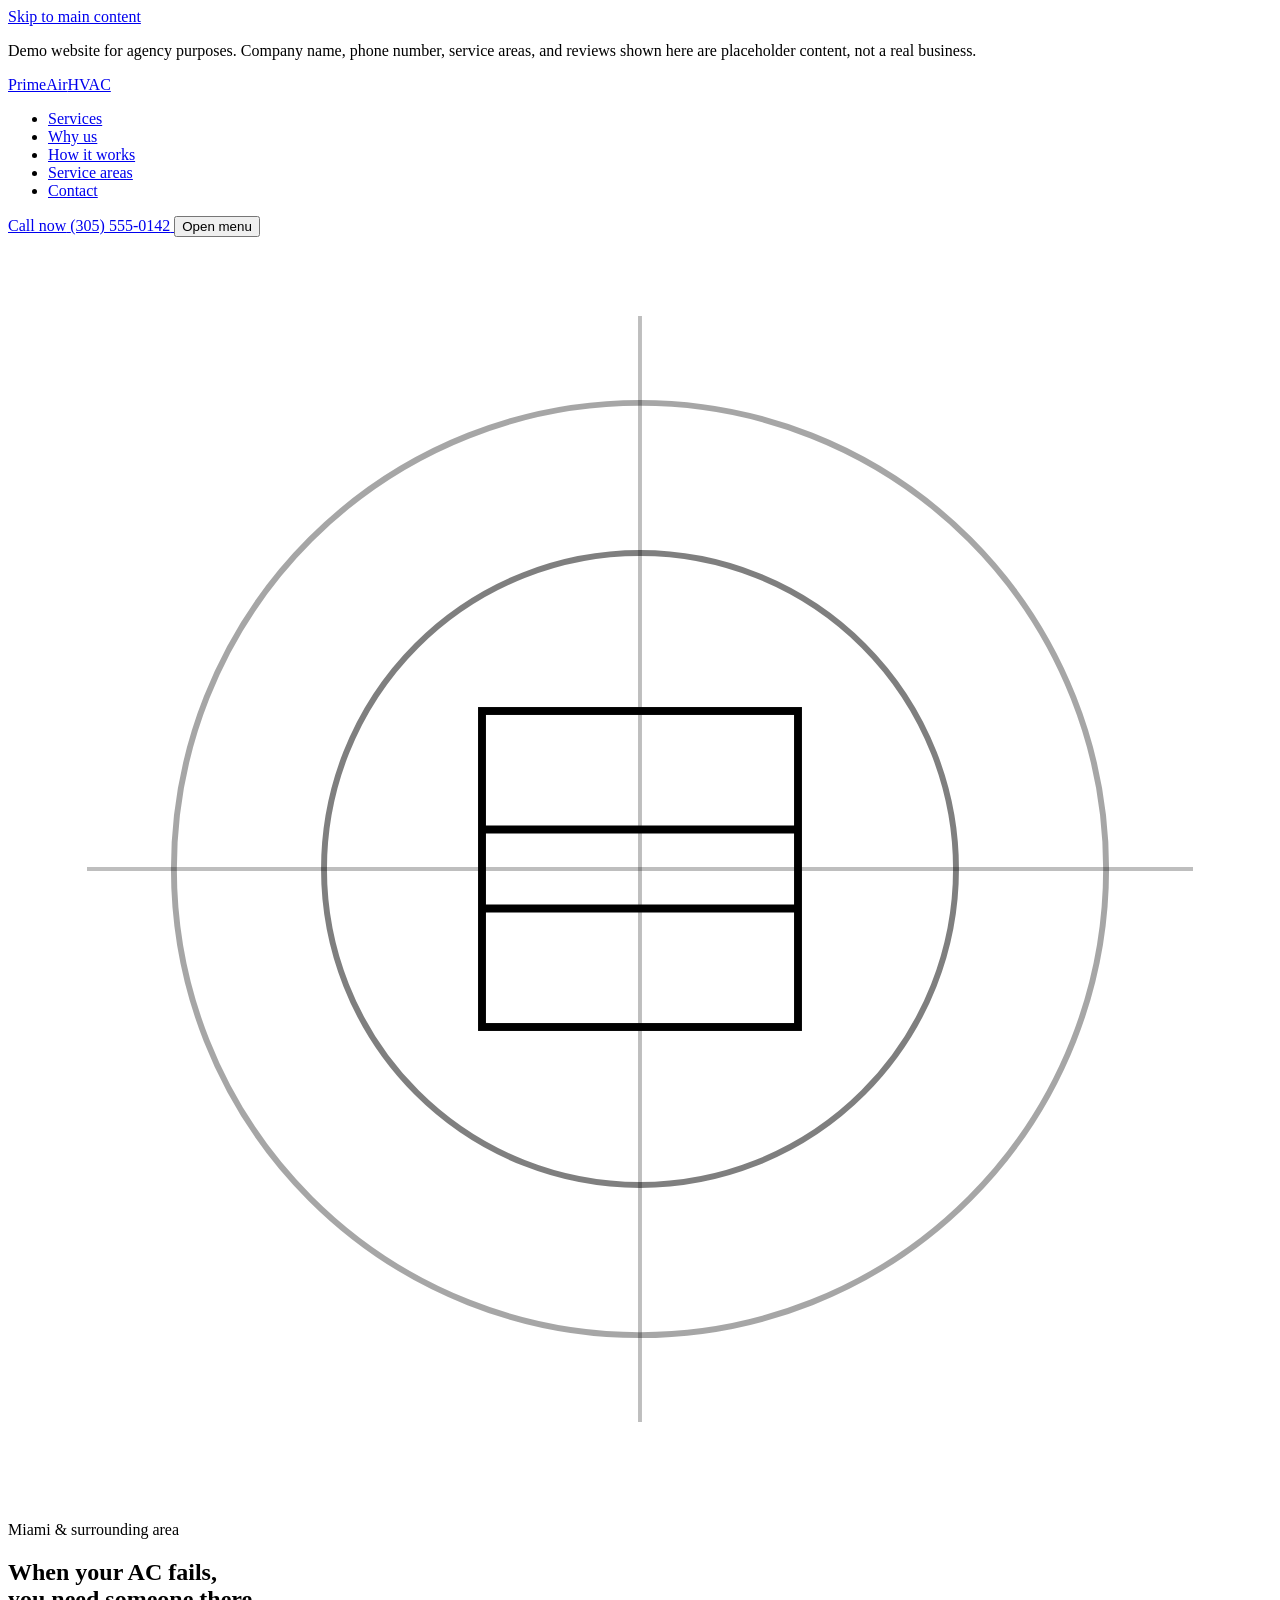
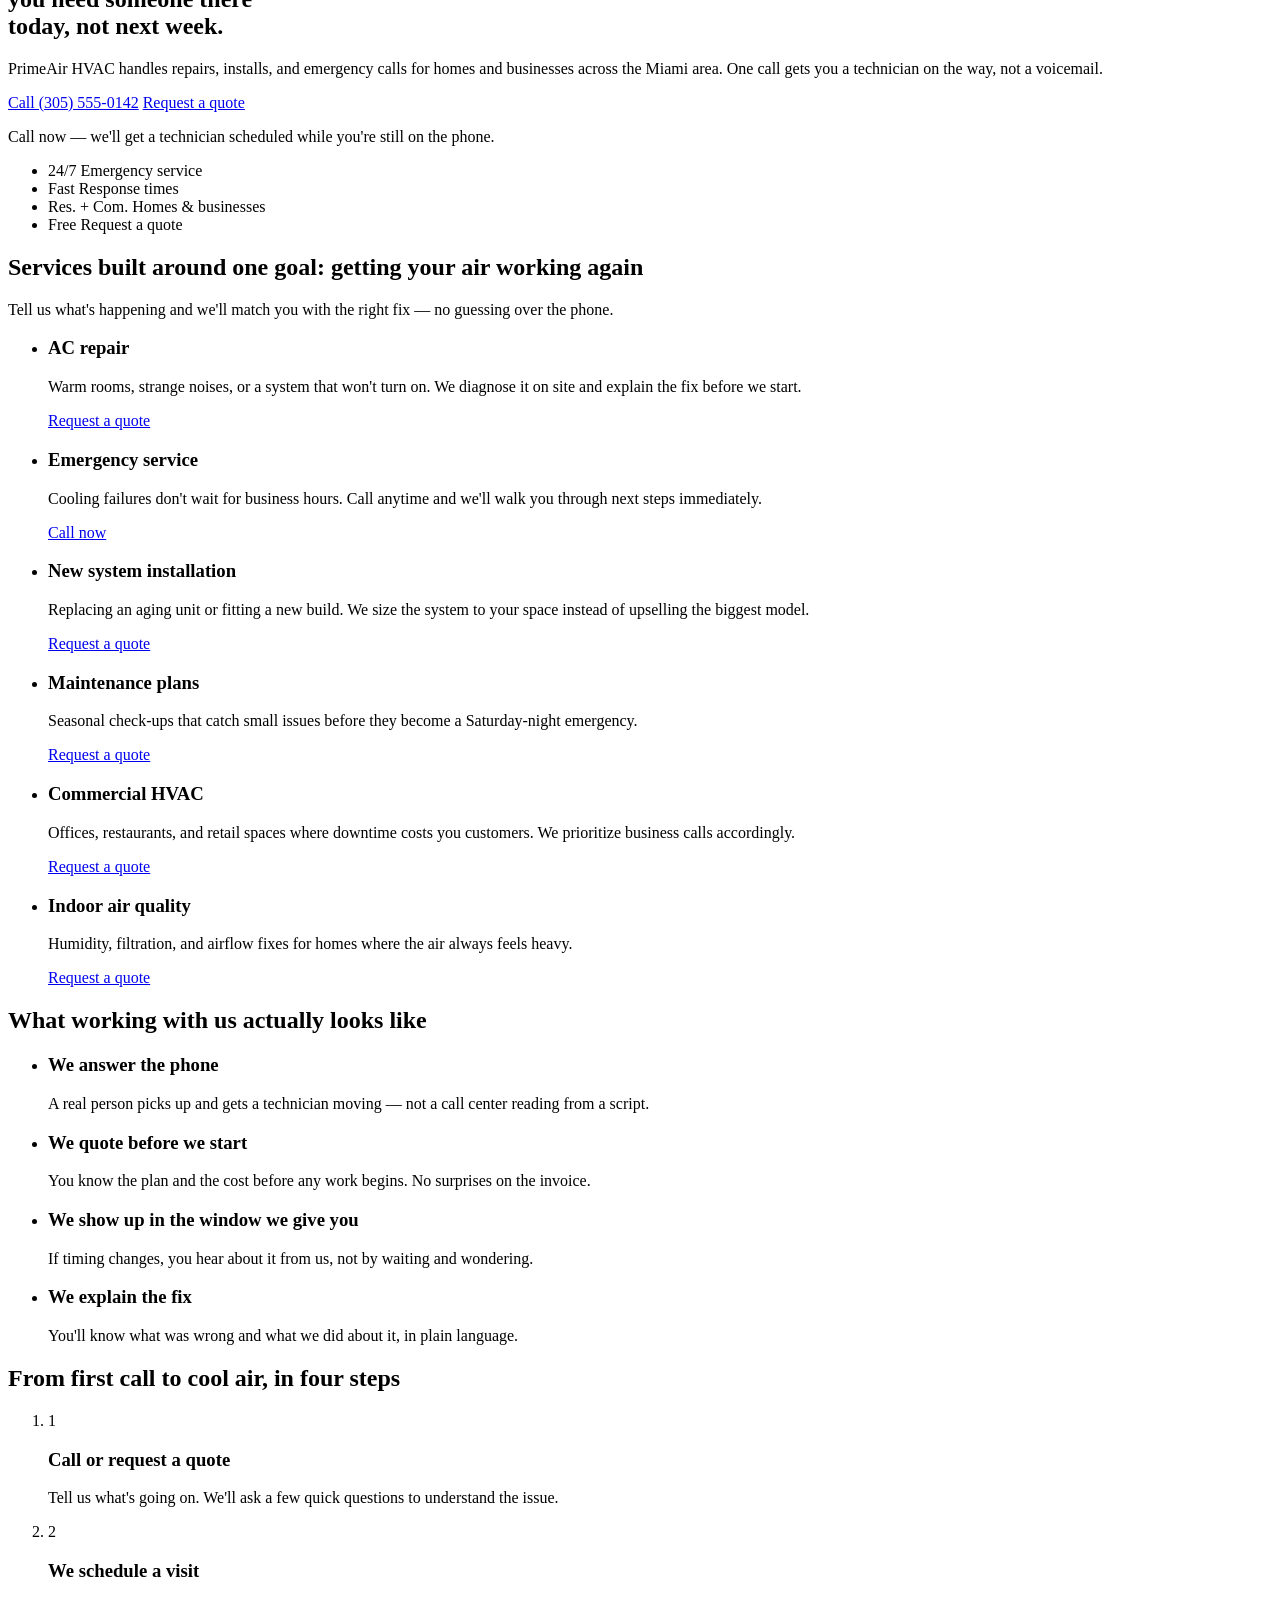
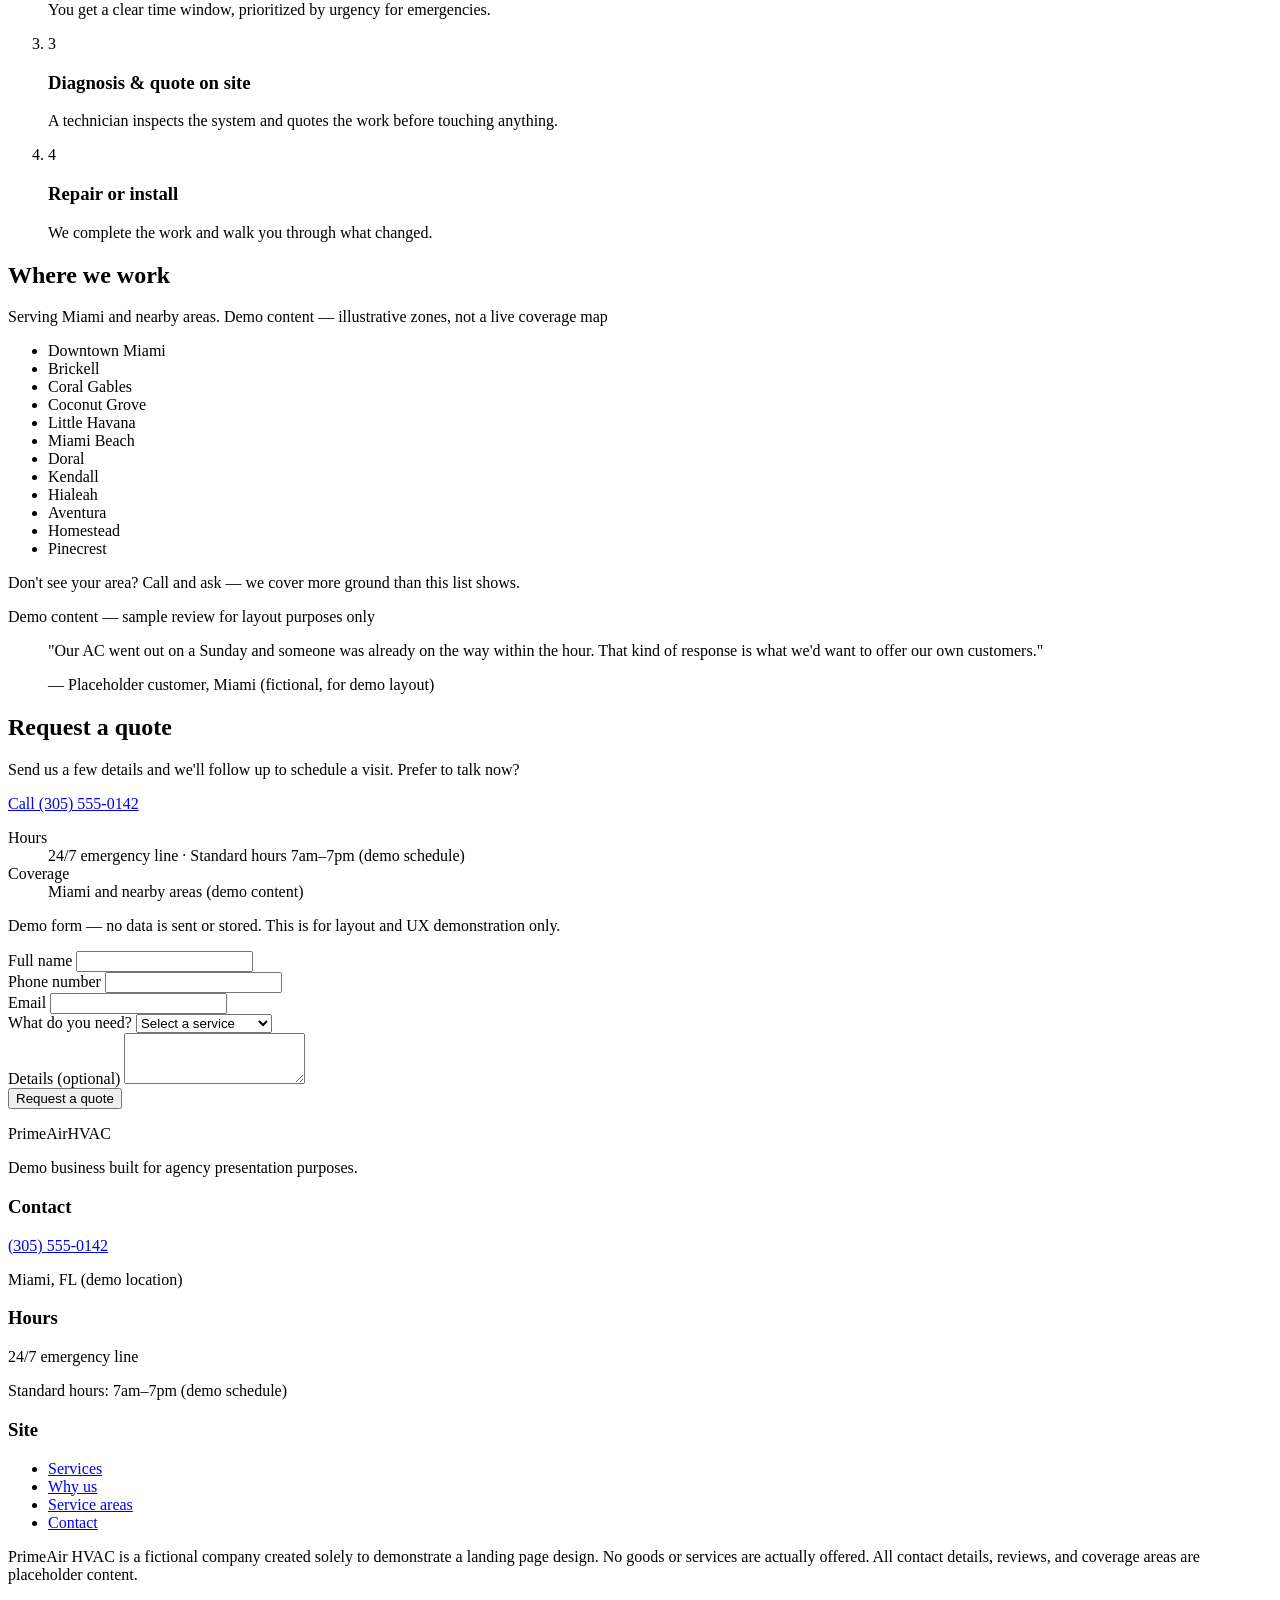
==== index-1.html @ bc653f80 "Add files via upload" ====
<!doctype html>
<html lang="en">
<head>
  <meta charset="UTF-8">
  <meta name="viewport" content="width=device-width, initial-scale=1">
  <title>PrimeAir HVAC — Miami Heating &amp; Cooling (Demo)</title>
  <meta name="description" content="Demo landing page for PrimeAir HVAC, a fictional Miami HVAC company. Built as a sales sample by a web agency.">
  <meta name="robots" content="noindex, nofollow">
  <link rel="stylesheet" href="css/styles.css">
</head>
<body>

  <a class="skip-link" href="#main">Skip to main content</a>

  <p class="demo-banner">
    Demo website for agency purposes. Company name, phone number, service areas, and reviews shown here are placeholder content, not a real business.
  </p>

  <header class="site-header" id="top">
    <div class="header-inner">
      <a href="#top" class="logo">
        PrimeAir<span class="logo-accent">HVAC</span>
      </a>

      <nav class="primary-nav" aria-label="Primary">
        <ul>
          <li><a href="#services">Services</a></li>
          <li><a href="#why-us">Why us</a></li>
          <li><a href="#process">How it works</a></li>
          <li><a href="#areas">Service areas</a></li>
          <li><a href="#contact">Contact</a></li>
        </ul>
      </nav>

      <div class="header-actions">
        <a class="call-link" href="tel:+13055550142">
          <span class="call-label">Call now</span>
          <span class="call-number">(305) 555-0142</span>
        </a>
        <button class="menu-toggle" type="button" aria-controls="mobile-nav" aria-expanded="false">
          <span class="menu-toggle-bar"></span>
          <span class="visually-hidden">Open menu</span>
        </button>
      </div>
    </div>

    <nav id="mobile-nav" class="mobile-nav" aria-label="Mobile" hidden>
      <ul>
        <li><a href="#services">Services</a></li>
        <li><a href="#why-us">Why us</a></li>
        <li><a href="#process">How it works</a></li>
        <li><a href="#areas">Service areas</a></li>
        <li><a href="#contact">Contact</a></li>
      </ul>
      <a class="mobile-call" href="tel:+13055550142">Call (305) 555-0142</a>
    </nav>
  </header>

  <main id="main">

    <!-- HERO -->
    <section class="hero">
      <div class="hero-diagram" aria-hidden="true">
        <svg viewBox="0 0 320 320" width="100%" height="100%" preserveAspectRatio="xMidYMid meet">
          <circle cx="160" cy="160" r="118" fill="none" stroke="currentColor" stroke-width="1.5" opacity="0.35"/>
          <circle cx="160" cy="160" r="80" fill="none" stroke="currentColor" stroke-width="1.5" opacity="0.5"/>
          <line x1="160" y1="20" x2="160" y2="300" stroke="currentColor" stroke-width="1" opacity="0.25"/>
          <line x1="20" y1="160" x2="300" y2="160" stroke="currentColor" stroke-width="1" opacity="0.25"/>
          <rect x="120" y="120" width="80" height="80" fill="none" stroke="currentColor" stroke-width="2"/>
          <line x1="120" y1="150" x2="200" y2="150" stroke="currentColor" stroke-width="2"/>
          <line x1="120" y1="170" x2="200" y2="170" stroke="currentColor" stroke-width="2"/>
        </svg>
      </div>

      <div class="hero-inner">
        <p class="hero-kicker">Miami &amp; surrounding area</p>
        <h1 class="hero-title">
          When your AC fails,<br>
          you need someone there<br>
          <span class="hero-title-accent">today, not next week.</span>
        </h1>
        <p class="hero-copy">
          PrimeAir HVAC handles repairs, installs, and emergency calls for homes and businesses
          across the Miami area. One call gets you a technician on the way, not a voicemail.
        </p>
        <div class="hero-actions">
          <a class="btn btn-primary" href="tel:+13055550142">Call (305) 555-0142</a>
          <a class="btn btn-secondary" href="#contact">Request a quote</a>
        </div>
        <p class="hero-note">Call now — we'll get a technician scheduled while you're still on the phone.</p>
      </div>
    </section>

    <!-- VALUE SIGNALS -->
    <section class="value-signals" aria-label="Why call PrimeAir HVAC">
      <ul>
        <li>
          <span class="value-figure">24/7</span>
          <span class="value-label">Emergency service</span>
        </li>
        <li>
          <span class="value-figure">Fast</span>
          <span class="value-label">Response times</span>
        </li>
        <li>
          <span class="value-figure">Res. + Com.</span>
          <span class="value-label">Homes &amp; businesses</span>
        </li>
        <li>
          <span class="value-figure">Free</span>
          <span class="value-label">Request a quote</span>
        </li>
      </ul>
    </section>

    <!-- SERVICES -->
    <section id="services" class="services">
      <div class="section-head">
        <h2>Services built around one goal: getting your air working again</h2>
        <p>Tell us what's happening and we'll match you with the right fix — no guessing over the phone.</p>
      </div>

      <ul class="service-list">
        <li class="service-row">
          <h3>AC repair</h3>
          <p>Warm rooms, strange noises, or a system that won't turn on. We diagnose it on site and explain the fix before we start.</p>
          <a class="service-link" href="#contact">Request a quote</a>
        </li>

        <li class="service-row">
          <h3>Emergency service</h3>
          <p>Cooling failures don't wait for business hours. Call anytime and we'll walk you through next steps immediately.</p>
          <a class="service-link" href="tel:+13055550142">Call now</a>
        </li>

        <li class="service-row">
          <h3>New system installation</h3>
          <p>Replacing an aging unit or fitting a new build. We size the system to your space instead of upselling the biggest model.</p>
          <a class="service-link" href="#contact">Request a quote</a>
        </li>

        <li class="service-row">
          <h3>Maintenance plans</h3>
          <p>Seasonal check-ups that catch small issues before they become a Saturday-night emergency.</p>
          <a class="service-link" href="#contact">Request a quote</a>
        </li>

        <li class="service-row">
          <h3>Commercial HVAC</h3>
          <p>Offices, restaurants, and retail spaces where downtime costs you customers. We prioritize business calls accordingly.</p>
          <a class="service-link" href="#contact">Request a quote</a>
        </li>

        <li class="service-row">
          <h3>Indoor air quality</h3>
          <p>Humidity, filtration, and airflow fixes for homes where the air always feels heavy.</p>
          <a class="service-link" href="#contact">Request a quote</a>
        </li>
      </ul>
    </section>

    <!-- WHY US -->
    <section id="why-us" class="why-us">
      <div class="why-us-inner">
        <h2>What working with us actually looks like</h2>
        <ul class="why-list">
          <li>
            <h3>We answer the phone</h3>
            <p>A real person picks up and gets a technician moving — not a call center reading from a script.</p>
          </li>
          <li>
            <h3>We quote before we start</h3>
            <p>You know the plan and the cost before any work begins. No surprises on the invoice.</p>
          </li>
          <li>
            <h3>We show up in the window we give you</h3>
            <p>If timing changes, you hear about it from us, not by waiting and wondering.</p>
          </li>
          <li>
            <h3>We explain the fix</h3>
            <p>You'll know what was wrong and what we did about it, in plain language.</p>
          </li>
        </ul>
      </div>
    </section>

    <!-- PROCESS -->
    <section id="process" class="process">
      <div class="section-head">
        <h2>From first call to cool air, in four steps</h2>
      </div>

      <ol class="process-steps">
        <li>
          <span class="step-number">1</span>
          <h3>Call or request a quote</h3>
          <p>Tell us what's going on. We'll ask a few quick questions to understand the issue.</p>
        </li>
        <li>
          <span class="step-number">2</span>
          <h3>We schedule a visit</h3>
          <p>You get a clear time window, prioritized by urgency for emergencies.</p>
        </li>
        <li>
          <span class="step-number">3</span>
          <h3>Diagnosis &amp; quote on site</h3>
          <p>A technician inspects the system and quotes the work before touching anything.</p>
        </li>
        <li>
          <span class="step-number">4</span>
          <h3>Repair or install</h3>
          <p>We complete the work and walk you through what changed.</p>
        </li>
      </ol>
    </section>

    <!-- SERVICE AREAS -->
    <section id="areas" class="service-areas">
      <div class="section-head">
        <h2>Where we work</h2>
        <p>
          Serving Miami and nearby areas.
          <span class="demo-tag">Demo content — illustrative zones, not a live coverage map</span>
        </p>
      </div>

      <ul class="areas-grid">
        <li>Downtown Miami</li>
        <li>Brickell</li>
        <li>Coral Gables</li>
        <li>Coconut Grove</li>
        <li>Little Havana</li>
        <li>Miami Beach</li>
        <li>Doral</li>
        <li>Kendall</li>
        <li>Hialeah</li>
        <li>Aventura</li>
        <li>Homestead</li>
        <li>Pinecrest</li>
      </ul>
      <p class="areas-note">Don't see your area? Call and ask — we cover more ground than this list shows.</p>
    </section>

    <!-- TESTIMONIAL (DEMO) -->
    <section class="testimonial">
      <div class="testimonial-inner">
        <span class="demo-tag demo-tag-light">Demo content — sample review for layout purposes only</span>
        <blockquote>
          <p>"Our AC went out on a Sunday and someone was already on the way within the hour. That kind of response is what we'd want to offer our own customers."</p>
          <footer>— Placeholder customer, Miami (fictional, for demo layout)</footer>
        </blockquote>
      </div>
    </section>

    <!-- CONTACT -->
    <section id="contact" class="contact">
      <div class="contact-inner">
        <div class="contact-info">
          <h2>Request a quote</h2>
          <p>Send us a few details and we'll follow up to schedule a visit. Prefer to talk now?</p>
          <a class="btn btn-primary" href="tel:+13055550142">Call (305) 555-0142</a>
          <dl class="contact-facts">
            <div>
              <dt>Hours</dt>
              <dd>24/7 emergency line · Standard hours 7am–7pm (demo schedule)</dd>
            </div>
            <div>
              <dt>Coverage</dt>
              <dd>Miami and nearby areas (demo content)</dd>
            </div>
          </dl>
        </div>

        <form class="quote-form" id="quote-form" novalidate>
          <p class="form-demo-note">Demo form — no data is sent or stored. This is for layout and UX demonstration only.</p>

          <div class="form-row">
            <label for="name">Full name</label>
            <input type="text" id="name" name="name" autocomplete="name" required>
          </div>

          <div class="form-row">
            <label for="phone">Phone number</label>
            <input type="tel" id="phone" name="phone" autocomplete="tel" required>
          </div>

          <div class="form-row">
            <label for="email">Email</label>
            <input type="email" id="email" name="email" autocomplete="email" required>
          </div>

          <div class="form-row">
            <label for="service">What do you need?</label>
            <select id="service" name="service" required>
              <option value="" disabled selected>Select a service</option>
              <option value="repair">AC repair</option>
              <option value="emergency">Emergency service</option>
              <option value="install">New installation</option>
              <option value="maintenance">Maintenance plan</option>
              <option value="commercial">Commercial HVAC</option>
              <option value="other">Something else</option>
            </select>
          </div>

          <div class="form-row">
            <label for="message">Details (optional)</label>
            <textarea id="message" name="message" rows="3"></textarea>
          </div>

          <button type="submit" class="btn btn-primary btn-full">Request a quote</button>

          <p class="form-status" id="form-status" role="status" aria-live="polite"></p>
        </form>
      </div>
    </section>

  </main>

  <footer class="site-footer">
    <div class="footer-inner">
      <div class="footer-brand">
        <p class="logo">PrimeAir<span class="logo-accent">HVAC</span></p>
        <p>Demo business built for agency presentation purposes.</p>
      </div>

      <div class="footer-col">
        <h3>Contact</h3>
        <p><a href="tel:+13055550142">(305) 555-0142</a></p>
        <p>Miami, FL (demo location)</p>
      </div>

      <div class="footer-col">
        <h3>Hours</h3>
        <p>24/7 emergency line</p>
        <p>Standard hours: 7am–7pm (demo schedule)</p>
      </div>

      <div class="footer-col">
        <h3>Site</h3>
        <ul>
          <li><a href="#services">Services</a></li>
          <li><a href="#why-us">Why us</a></li>
          <li><a href="#areas">Service areas</a></li>
          <li><a href="#contact">Contact</a></li>
        </ul>
      </div>
    </div>

    <p class="footer-disclaimer">
      PrimeAir HVAC is a fictional company created solely to demonstrate a landing page design. No goods or services are actually offered. All contact details, reviews, and coverage areas are placeholder content.
    </p>
  </footer>

  <div class="sticky-call" role="complementary" aria-label="Quick contact">
    <a class="sticky-call-btn" href="tel:+13055550142">Call now</a>
    <a class="sticky-quote-btn" href="#contact">Request a quote</a>
  </div>

  <script src="js/main.js"></script>
</body>
</html>
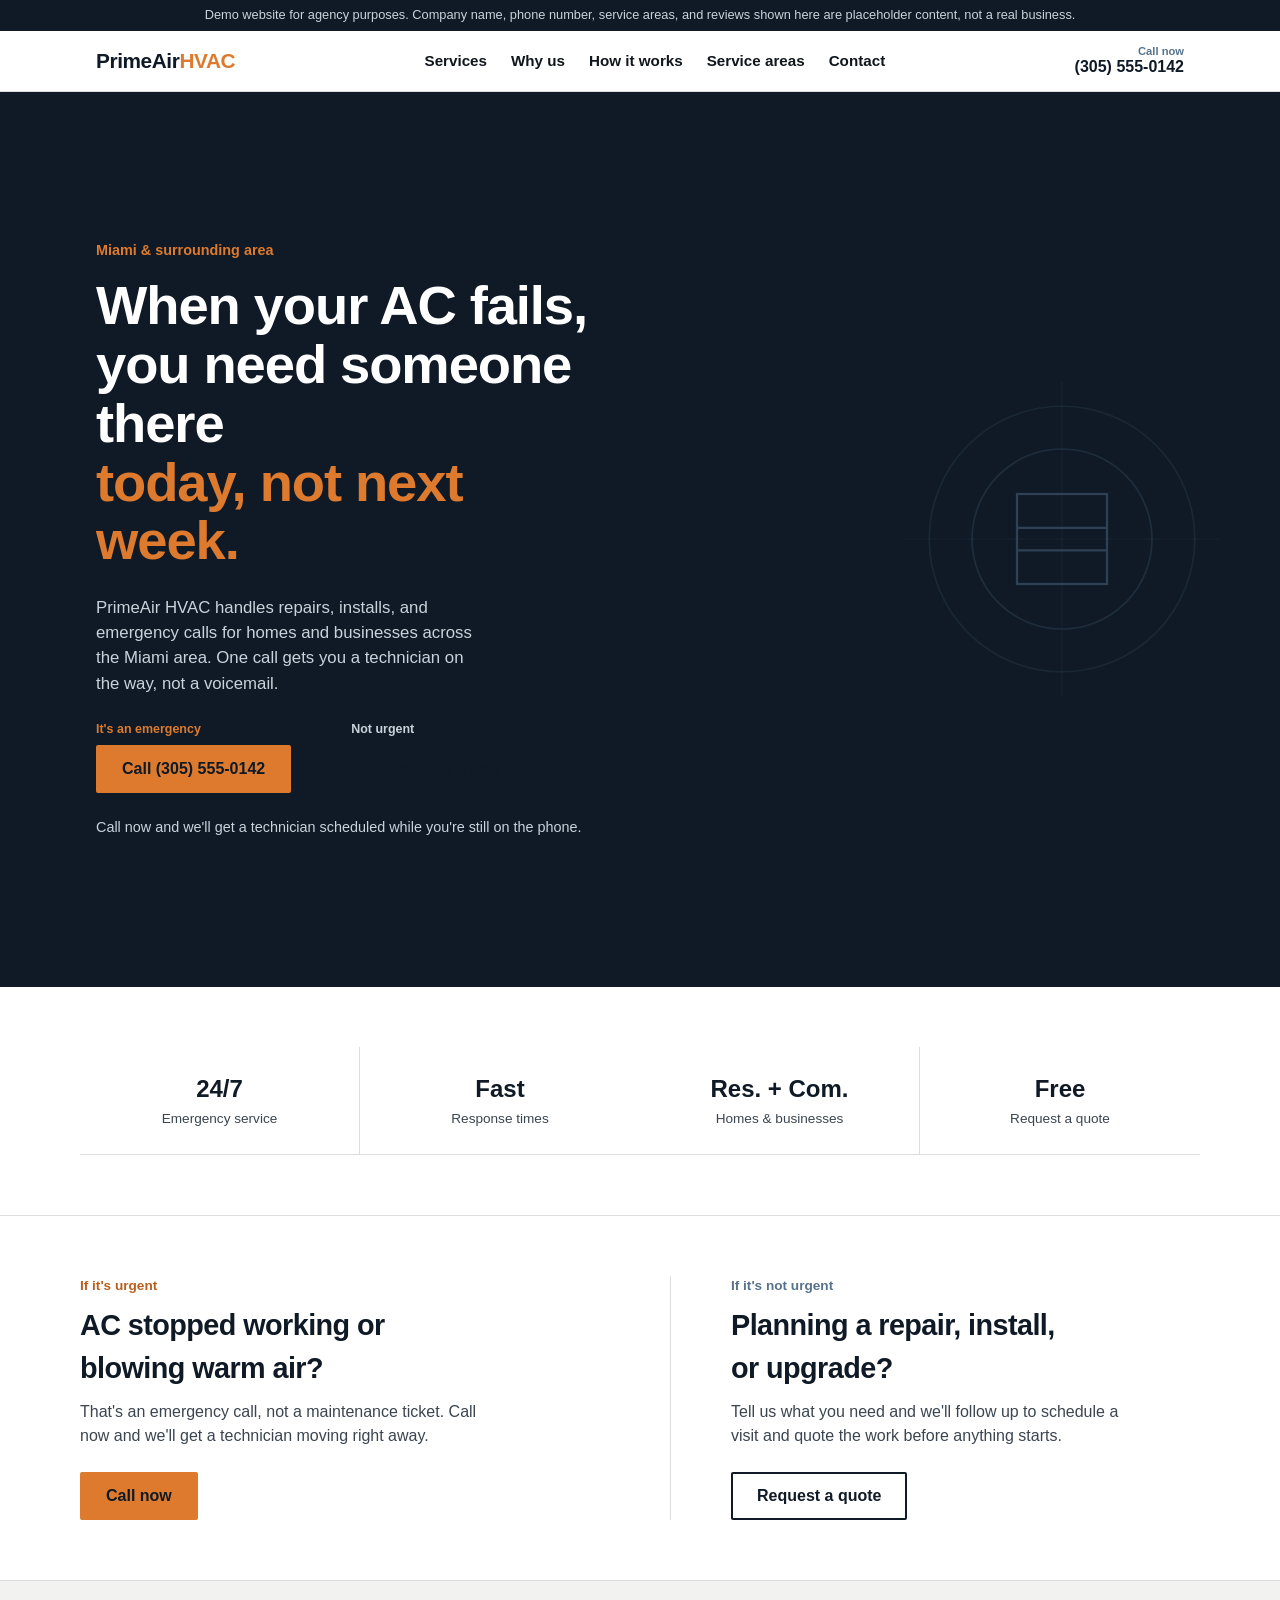
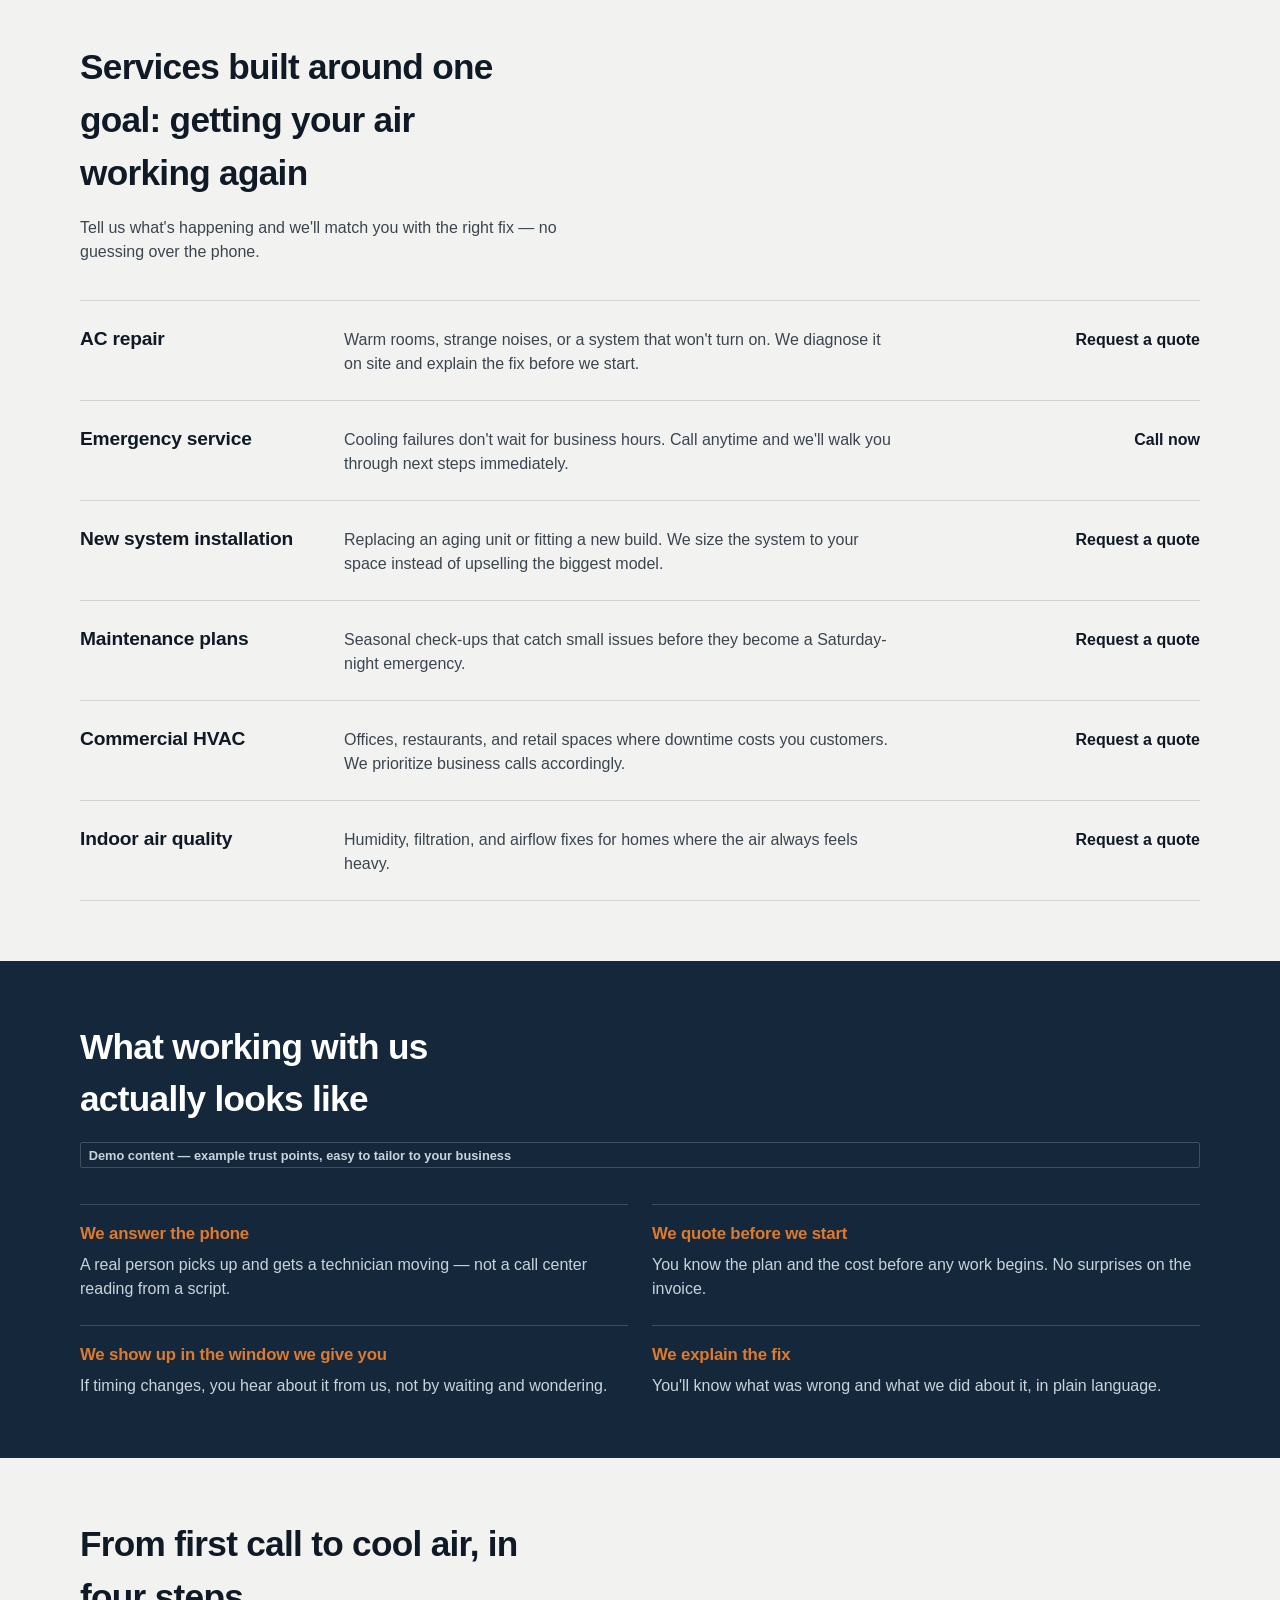
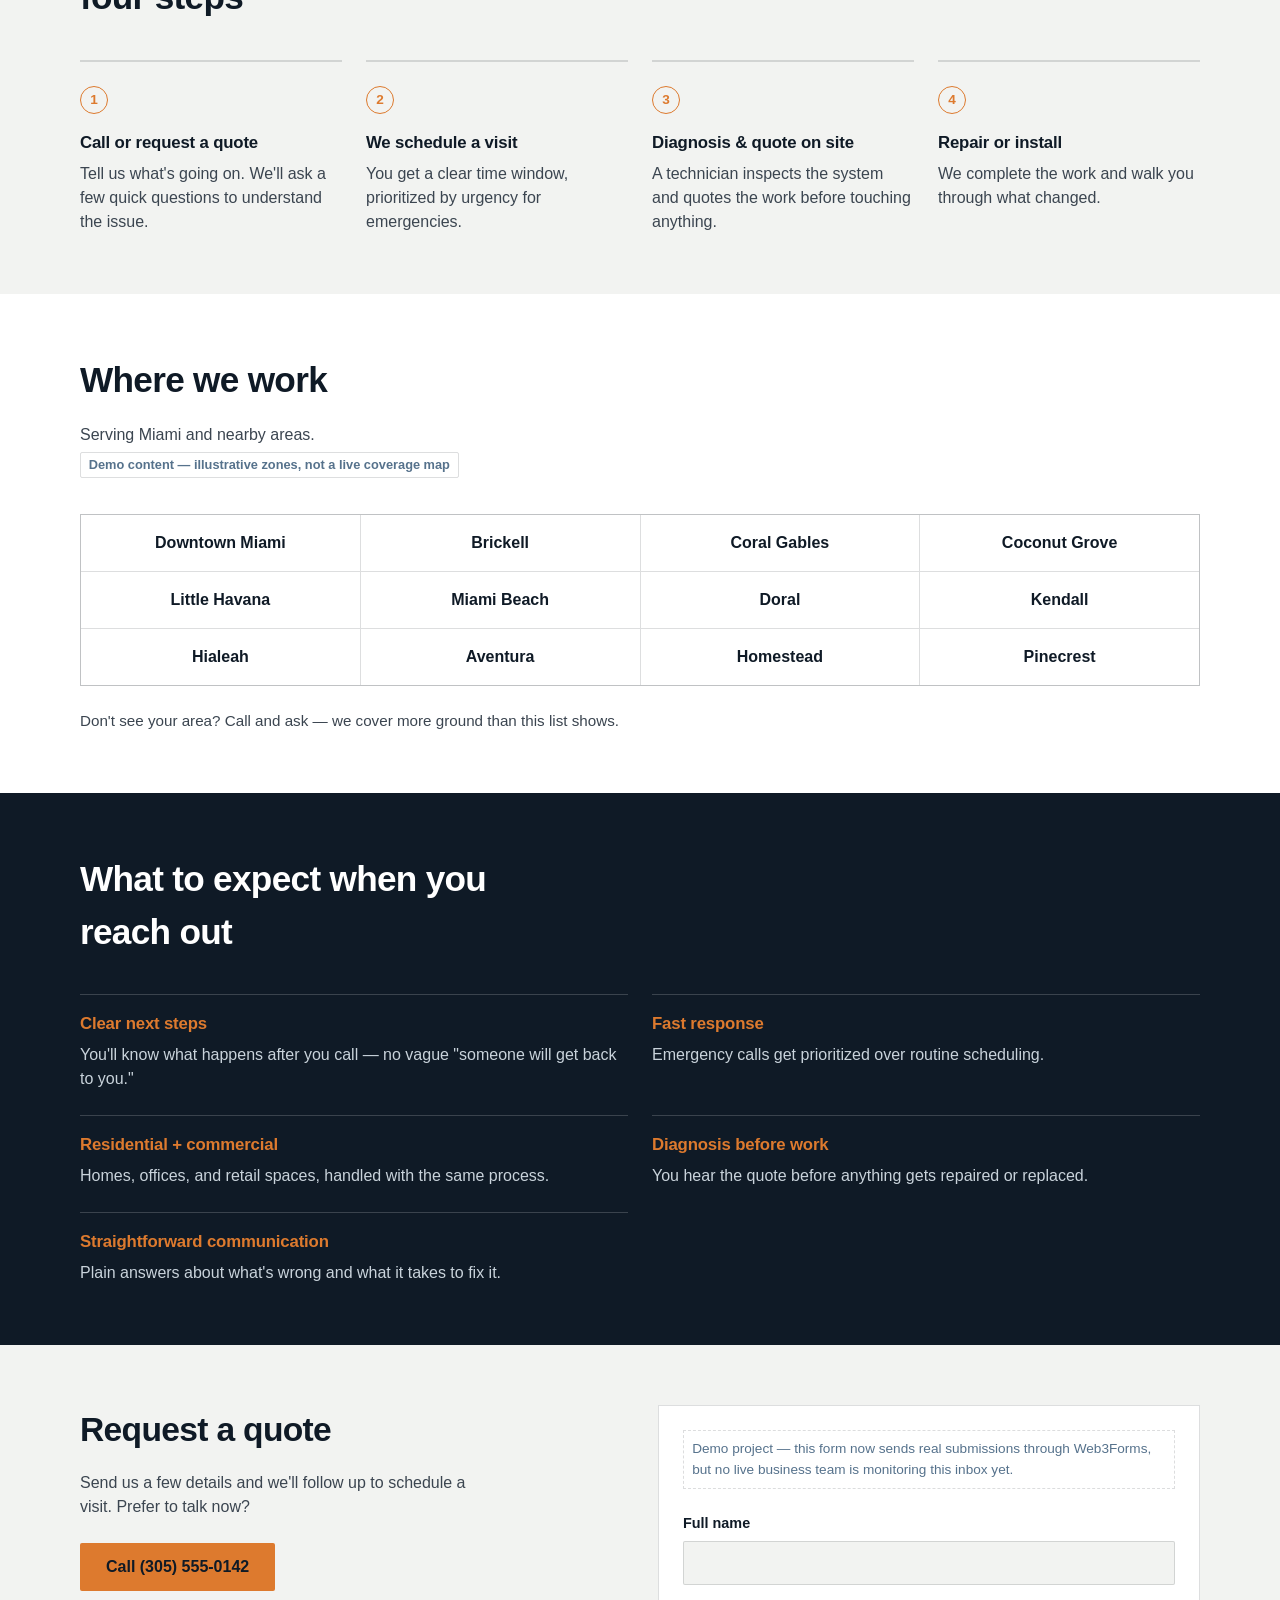
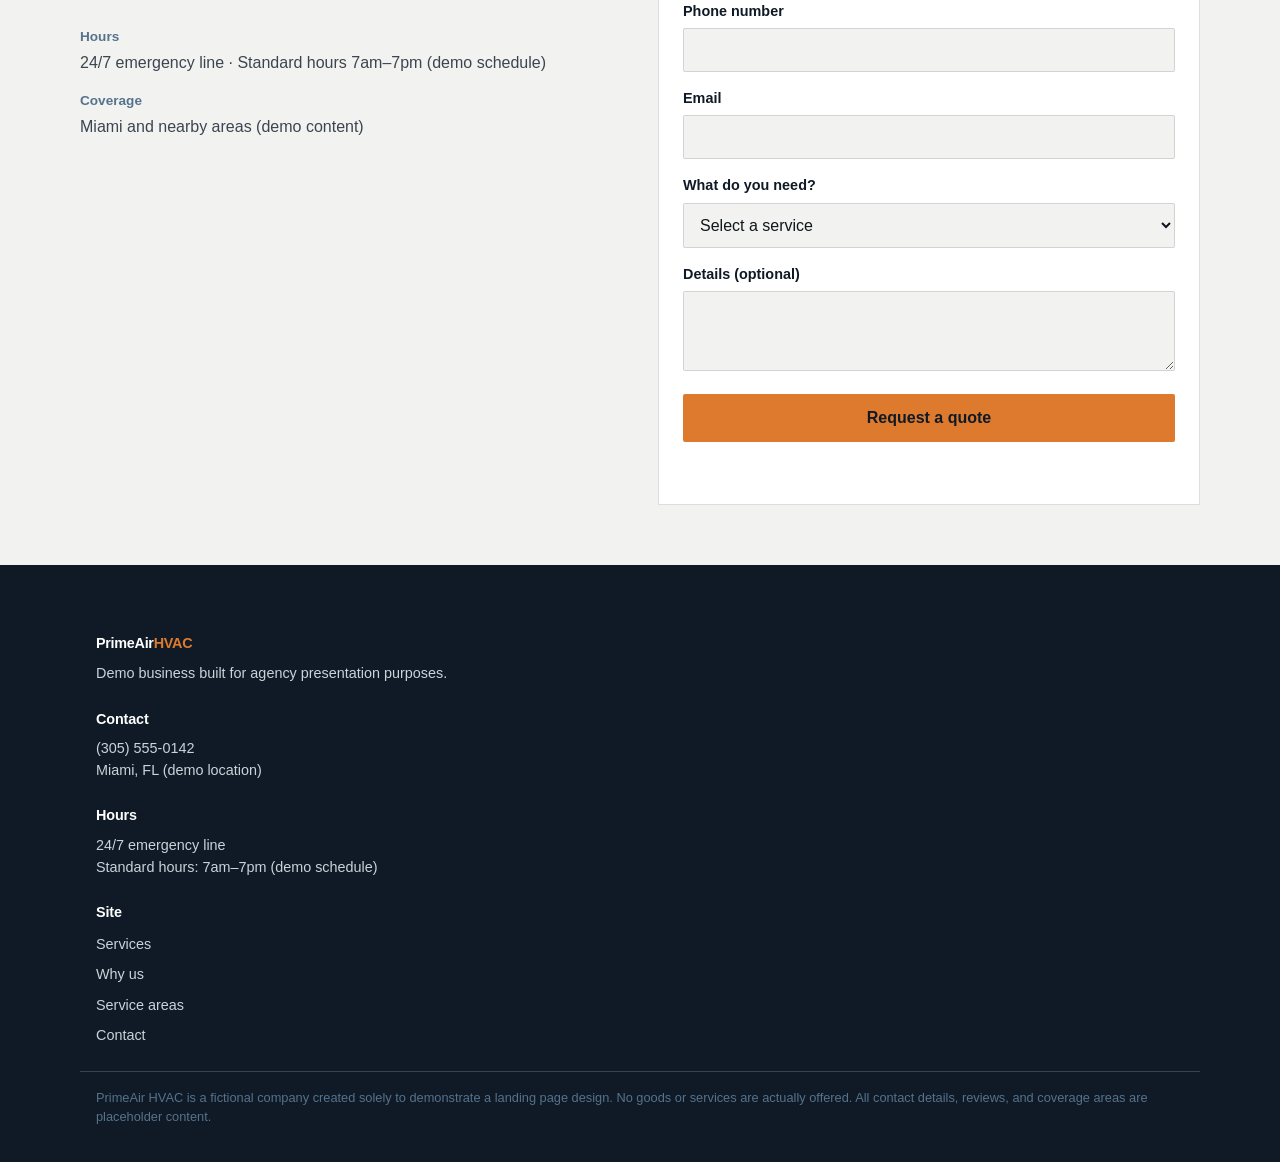
==== commit 04e25d60: "Add files via upload" ====
--- a/index-1.html
+++ b/index-1.html
@@ -1,4 +1,37 @@
 <!doctype html>
+<!--
+  BUSINESS CONFIG — checklist a completar antes de publicar este sitio.
+
+  BUSINESS_NAME:
+  BUSINESS_TYPE:
+  STATUS: DEMO | PRODUCTION
+
+  PHONE:
+  EMAIL:
+  ADDRESS:
+  CITY:
+  STATE:
+  ZIP:
+  SERVICE_AREAS:
+  HOURS:
+
+  WEBSITE_URL:
+  GBP_URL:
+
+  PRIMARY_SERVICE:
+  SERVICES:
+  EMERGENCY_SERVICE: yes | no
+  RESIDENTIAL: yes | no
+  COMMERCIAL: yes | no
+
+  PRIMARY_COLOR:
+  ACCENT_COLOR:
+  OG_IMAGE:
+
+  FORM_PROVIDER:
+  FORM_ENDPOINT:
+  FORM_RECIPIENT:
+-->
 <html lang="en">
 <head>
   <meta charset="UTF-8">
@@ -6,6 +39,59 @@
   <title>PrimeAir HVAC — Miami Heating &amp; Cooling (Demo)</title>
   <meta name="description" content="Demo landing page for PrimeAir HVAC, a fictional Miami HVAC company. Built as a sales sample by a web agency.">
   <meta name="robots" content="noindex, nofollow">
+
+  <!-- SEO: favicon — add <link rel="icon" href="..."> once a real favicon asset exists -->
+
+  <!-- SEO: canonical — activate only after the client's real domain is confirmed -->
+  <!-- <link rel="canonical" href="https://CLIENT-DOMAIN.com/"> -->
+
+  <!-- SEO: Open Graph — activate only after WEBSITE_URL and OG_IMAGE are confirmed -->
+  <!-- <meta property="og:type" content="business.business"> -->
+  <!-- <meta property="og:title" content="BUSINESS_NAME — BUSINESS_TYPE in CITY"> -->
+  <!-- <meta property="og:description" content="OG_DESCRIPTION"> -->
+  <!-- <meta property="og:url" content="https://CLIENT-DOMAIN.com/"> -->
+  <!-- <meta property="og:image" content="https://CLIENT-DOMAIN.com/OG_IMAGE"> -->
+
+  <!-- SEO: Twitter Card — activate only after WEBSITE_URL and OG_IMAGE are confirmed -->
+  <!-- <meta name="twitter:card" content="summary_large_image"> -->
+  <!-- <meta name="twitter:title" content="BUSINESS_NAME — BUSINESS_TYPE in CITY"> -->
+  <!-- <meta name="twitter:description" content="OG_DESCRIPTION"> -->
+  <!-- <meta name="twitter:image" content="https://CLIENT-DOMAIN.com/OG_IMAGE"> -->
+
+  <!-- SEO: JSON-LD LocalBusiness — PRODUCTION TEMPLATE, NOT ACTIVE FOR THIS DEMO.
+       Fill only with values confirmed by the real client. If a value can't be
+       verified, delete that property — never fill it with a guess.
+       Do NOT add: geo/coordinates, review, aggregateRating, priceRange,
+       sameAs (social profiles), or any field not explicitly listed below.
+
+  <script type="application/ld+json">
+  {
+    "@context": "https://schema.org",
+    "@type": "BUSINESS_TYPE",
+    "name": "BUSINESS_NAME",
+    "url": "WEBSITE_URL",
+    "telephone": "PHONE",
+    "address": {
+      "@type": "PostalAddress",
+      "streetAddress": "ADDRESS",
+      "addressLocality": "CITY",
+      "addressRegion": "STATE",
+      "postalCode": "ZIP",
+      "addressCountry": "US"
+    },
+    "areaServed": "SERVICE_AREAS",
+    "openingHoursSpecification": [
+      {
+        "@type": "OpeningHoursSpecification",
+        "dayOfWeek": [],
+        "opens": "",
+        "closes": ""
+      }
+    ]
+  }
+  </script>
+  -->
+
   <link rel="stylesheet" href="css/styles.css">
 </head>
 <body>
@@ -18,6 +104,7 @@
 
   <header class="site-header" id="top">
     <div class="header-inner">
+      <!-- BUSINESS DATA: business name (BUSINESS_NAME) -->
       <a href="#top" class="logo">
         PrimeAir<span class="logo-accent">HVAC</span>
       </a>
@@ -33,6 +120,7 @@
       </nav>
 
       <div class="header-actions">
+        <!-- BUSINESS DATA: phone (PHONE) -->
         <a class="call-link" href="tel:+13055550142">
           <span class="call-label">Call now</span>
           <span class="call-number">(305) 555-0142</span>
@@ -52,6 +140,7 @@
         <li><a href="#areas">Service areas</a></li>
         <li><a href="#contact">Contact</a></li>
       </ul>
+      <!-- BUSINESS DATA: phone (PHONE) -->
       <a class="mobile-call" href="tel:+13055550142">Call (305) 555-0142</a>
     </nav>
   </header>
@@ -60,6 +149,7 @@
 
     <!-- HERO -->
     <section class="hero">
+      <!-- NICHE-SPECIFIC VISUAL — replace for non-HVAC verticals -->
       <div class="hero-diagram" aria-hidden="true">
         <svg viewBox="0 0 320 320" width="100%" height="100%" preserveAspectRatio="xMidYMid meet">
           <circle cx="160" cy="160" r="118" fill="none" stroke="currentColor" stroke-width="1.5" opacity="0.35"/>
@@ -73,53 +163,97 @@
       </div>
 
       <div class="hero-inner">
+        <!-- LOCATION DATA: city / service area (CITY) -->
         <p class="hero-kicker">Miami &amp; surrounding area</p>
+
+        <!-- SERVICE DATA: HVAC-specific headline — rewrite per niche -->
         <h1 class="hero-title">
           When your AC fails,<br>
           you need someone there<br>
           <span class="hero-title-accent">today, not next week.</span>
         </h1>
+
+        <!-- BUSINESS DATA: business name (BUSINESS_NAME) + LOCATION DATA: city (CITY) -->
         <p class="hero-copy">
           PrimeAir HVAC handles repairs, installs, and emergency calls for homes and businesses
           across the Miami area. One call gets you a technician on the way, not a voicemail.
         </p>
+
         <div class="hero-actions">
-          <a class="btn btn-primary" href="tel:+13055550142">Call (305) 555-0142</a>
-          <a class="btn btn-secondary" href="#contact">Request a quote</a>
+          <div class="hero-action">
+            <span class="hero-action-label hero-action-label-urgent">It's an emergency</span>
+            <!-- BUSINESS DATA: phone (PHONE) -->
+            <a class="btn btn-primary" href="tel:+13055550142">Call (305) 555-0142</a>
+          </div>
+          <div class="hero-action">
+            <span class="hero-action-label">Not urgent</span>
+            <a class="btn btn-secondary" href="#contact">Request a quote</a>
+          </div>
         </div>
-        <p class="hero-note">Call now — we'll get a technician scheduled while you're still on the phone.</p>
+
+        <!-- CLAIM REQUIRING VERIFICATION: response-speed promise — confirm before reusing -->
+        <p class="hero-note">Call now and we'll get a technician scheduled while you're still on the phone.</p>
       </div>
     </section>
 
     <!-- VALUE SIGNALS -->
     <section class="value-signals" aria-label="Why call PrimeAir HVAC">
       <ul>
+        <!-- CLAIM REQUIRING VERIFICATION: 24/7 availability -->
         <li>
           <span class="value-figure">24/7</span>
           <span class="value-label">Emergency service</span>
         </li>
+        <!-- CLAIM REQUIRING VERIFICATION: response speed -->
         <li>
           <span class="value-figure">Fast</span>
           <span class="value-label">Response times</span>
         </li>
+        <!-- SERVICE DATA: segments served (RESIDENTIAL / COMMERCIAL) -->
         <li>
           <span class="value-figure">Res. + Com.</span>
           <span class="value-label">Homes &amp; businesses</span>
         </li>
+        <!-- CLAIM REQUIRING VERIFICATION: quotes offered at no charge -->
         <li>
           <span class="value-figure">Free</span>
           <span class="value-label">Request a quote</span>
         </li>
       </ul>
+    </section>
+
+    <!-- EMERGENCY VS QUOTE -->
+    <section class="decision" aria-label="Choose your next step">
+      <div class="decision-inner">
+        <!-- SERVICE DATA: emergency framing, HVAC-specific symptom copy -->
+        <!-- CLAIM REQUIRING VERIFICATION: "moving right away" response promise -->
+        <div class="decision-path decision-emergency">
+          <span class="decision-label">If it's urgent</span>
+          <h2>AC stopped working or blowing warm air?</h2>
+          <p>That's an emergency call, not a maintenance ticket. Call now and we'll get a technician moving right away.</p>
+          <!-- BUSINESS DATA: phone (PHONE) -->
+          <a class="btn btn-primary" href="tel:+13055550142">Call now</a>
+        </div>
+
+        <!-- SERVICE DATA: non-emergency framing -->
+        <div class="decision-path decision-quote">
+          <span class="decision-label">If it's not urgent</span>
+          <h2>Planning a repair, install, or upgrade?</h2>
+          <p>Tell us what you need and we'll follow up to schedule a visit and quote the work before anything starts.</p>
+          <a class="btn btn-secondary" href="#contact">Request a quote</a>
+        </div>
+      </div>
     </section>
 
     <!-- SERVICES -->
     <section id="services" class="services">
       <div class="section-head">
+        <!-- SERVICE DATA: HVAC-specific positioning copy -->
         <h2>Services built around one goal: getting your air working again</h2>
         <p>Tell us what's happening and we'll match you with the right fix — no guessing over the phone.</p>
       </div>
 
+      <!-- SERVICE DATA: all 6 rows below (SERVICES) are HVAC-specific — replace per niche -->
       <ul class="service-list">
         <li class="service-row">
           <h3>AC repair</h3>
@@ -130,6 +264,7 @@
         <li class="service-row">
           <h3>Emergency service</h3>
           <p>Cooling failures don't wait for business hours. Call anytime and we'll walk you through next steps immediately.</p>
+          <!-- BUSINESS DATA: phone (PHONE) -->
           <a class="service-link" href="tel:+13055550142">Call now</a>
         </li>
 
@@ -163,6 +298,8 @@
     <section id="why-us" class="why-us">
       <div class="why-us-inner">
         <h2>What working with us actually looks like</h2>
+        <p class="demo-tag demo-tag-light">Demo content — example trust points, easy to tailor to your business</p>
+        <!-- CLAIM REQUIRING VERIFICATION: the 4 operational promises below (answering calls, quoting first, on-time arrival, explaining the fix) must match the real client's actual process -->
         <ul class="why-list">
           <li>
             <h3>We answer the phone</h3>
@@ -187,6 +324,7 @@
     <!-- PROCESS -->
     <section id="process" class="process">
       <div class="section-head">
+        <!-- SERVICE DATA: HVAC-flavored phrasing ("cool air") -->
         <h2>From first call to cool air, in four steps</h2>
       </div>
 
@@ -217,6 +355,7 @@
     <!-- SERVICE AREAS -->
     <section id="areas" class="service-areas">
       <div class="section-head">
+        <!-- LOCATION DATA: city (CITY) -->
         <h2>Where we work</h2>
         <p>
           Serving Miami and nearby areas.
@@ -224,6 +363,7 @@
         </p>
       </div>
 
+      <!-- LOCATION DATA: neighborhood list (SERVICE_AREAS) — replace with the real client's verified coverage -->
       <ul class="areas-grid">
         <li>Downtown Miami</li>
         <li>Brickell</li>
@@ -241,14 +381,34 @@
       <p class="areas-note">Don't see your area? Call and ask — we cover more ground than this list shows.</p>
     </section>
 
-    <!-- TESTIMONIAL (DEMO) -->
-    <section class="testimonial">
-      <div class="testimonial-inner">
-        <span class="demo-tag demo-tag-light">Demo content — sample review for layout purposes only</span>
-        <blockquote>
-          <p>"Our AC went out on a Sunday and someone was already on the way within the hour. That kind of response is what we'd want to offer our own customers."</p>
-          <footer>— Placeholder customer, Miami (fictional, for demo layout)</footer>
-        </blockquote>
+    <!-- WHY REACH OUT (replaces the old fictional testimonial) -->
+    <section class="reasons">
+      <div class="reasons-inner">
+        <h2>What to expect when you reach out</h2>
+        <ul class="reasons-list">
+          <li>
+            <h3>Clear next steps</h3>
+            <p>You'll know what happens after you call — no vague "someone will get back to you."</p>
+          </li>
+          <!-- CLAIM REQUIRING VERIFICATION: prioritization promise -->
+          <li>
+            <h3>Fast response</h3>
+            <p>Emergency calls get prioritized over routine scheduling.</p>
+          </li>
+          <!-- SERVICE DATA: segments served (RESIDENTIAL / COMMERCIAL) -->
+          <li>
+            <h3>Residential + commercial</h3>
+            <p>Homes, offices, and retail spaces, handled with the same process.</p>
+          </li>
+          <li>
+            <h3>Diagnosis before work</h3>
+            <p>You hear the quote before anything gets repaired or replaced.</p>
+          </li>
+          <li>
+            <h3>Straightforward communication</h3>
+            <p>Plain answers about what's wrong and what it takes to fix it.</p>
+          </li>
+        </ul>
       </div>
     </section>
 
@@ -258,21 +418,30 @@
         <div class="contact-info">
           <h2>Request a quote</h2>
           <p>Send us a few details and we'll follow up to schedule a visit. Prefer to talk now?</p>
+          <!-- BUSINESS DATA: phone (PHONE) -->
           <a class="btn btn-primary" href="tel:+13055550142">Call (305) 555-0142</a>
           <dl class="contact-facts">
             <div>
               <dt>Hours</dt>
+              <!-- BUSINESS DATA: hours (HOURS) -->
               <dd>24/7 emergency line · Standard hours 7am–7pm (demo schedule)</dd>
             </div>
             <div>
               <dt>Coverage</dt>
+              <!-- LOCATION DATA: service area (SERVICE_AREAS) -->
               <dd>Miami and nearby areas (demo content)</dd>
             </div>
           </dl>
         </div>
 
-        <form class="quote-form" id="quote-form" novalidate>
-          <p class="form-demo-note">Demo form — no data is sent or stored. This is for layout and UX demonstration only.</p>
+        <!-- FORM BACKEND: Web3Forms (https://web3forms.com). Live access_key below — this form now actually delivers submissions. -->
+        <form class="quote-form" id="quote-form" action="https://api.web3forms.com/submit" method="POST" novalidate>
+          <p class="form-demo-note">Demo project — this form now sends real submissions through Web3Forms, but no live business team is monitoring this inbox yet.</p>
+
+          <input type="hidden" name="access_key" value="23365fd4-88a9-4d3e-93b5-5aa32826ed1f">
+          <input type="hidden" name="subject" value="New quote request — PrimeAir HVAC Demo">
+          <!-- Honeypot per Web3Forms spam-protection docs: must stay named "botcheck" and hidden from real users -->
+          <input type="checkbox" name="botcheck" style="display: none;" tabindex="-1" autocomplete="off" aria-hidden="true">
 
           <div class="form-row">
             <label for="name">Full name</label>
@@ -319,18 +488,22 @@
   <footer class="site-footer">
     <div class="footer-inner">
       <div class="footer-brand">
+        <!-- BUSINESS DATA: business name (BUSINESS_NAME) -->
         <p class="logo">PrimeAir<span class="logo-accent">HVAC</span></p>
         <p>Demo business built for agency presentation purposes.</p>
       </div>
 
       <div class="footer-col">
         <h3>Contact</h3>
+        <!-- BUSINESS DATA: phone (PHONE) -->
         <p><a href="tel:+13055550142">(305) 555-0142</a></p>
+        <!-- LOCATION DATA: city/state (CITY, STATE) -->
         <p>Miami, FL (demo location)</p>
       </div>
 
       <div class="footer-col">
         <h3>Hours</h3>
+        <!-- BUSINESS DATA: hours (HOURS) -->
         <p>24/7 emergency line</p>
         <p>Standard hours: 7am–7pm (demo schedule)</p>
       </div>
@@ -352,6 +525,7 @@
   </footer>
 
   <div class="sticky-call" role="complementary" aria-label="Quick contact">
+    <!-- BUSINESS DATA: phone (PHONE) -->
     <a class="sticky-call-btn" href="tel:+13055550142">Call now</a>
     <a class="sticky-quote-btn" href="#contact">Request a quote</a>
   </div>
--- a/css/styles.css
+++ b/css/styles.css
@@ -0,0 +1,816 @@
+/* =========================================================
+   PrimeAir HVAC — Demo landing page (V1.2 CRO refinement)
+   Vanilla CSS, mobile-first, no frameworks, no external assets.
+   ========================================================= */
+
+/* ---------- Design tokens ---------- */
+:root {
+  --navy-deep: #0F1A26;
+  --navy: #15283B;
+  --steel: #56728C;
+  --steel-light: #C9D3DB;
+  --paper: #F2F3F1;
+  --paper-raised: #FFFFFF;
+  --ink: #10161C;
+  --ink-soft: #3B4550;
+  --amber: #DD7A2E;
+  --amber-dark: #B85F1E;
+  --line: rgba(16, 22, 28, 0.14);
+  --line-on-dark: rgba(255, 255, 255, 0.18);
+
+  --font-base: -apple-system, "Segoe UI", Roboto, Helvetica, Arial, sans-serif;
+  --font-display: "Arial Narrow", "Helvetica Neue", Arial, sans-serif;
+
+  --radius: 2px;
+  --container: 1120px;
+
+  --space-1: 0.5rem;
+  --space-2: 1rem;
+  --space-3: 1.5rem;
+  --space-4: 2.25rem;
+  --space-5: 3.75rem;
+  --space-6: 5.5rem;
+}
+
+/* ---------- Reset ---------- */
+*, *::before, *::after { box-sizing: border-box; }
+
+html {
+  -webkit-text-size-adjust: 100%;
+  scroll-behavior: smooth;
+}
+
+body {
+  margin: 0;
+  font-family: var(--font-base);
+  color: var(--ink);
+  background: var(--paper);
+  line-height: 1.5;
+  -webkit-font-smoothing: antialiased;
+  padding-bottom: calc(64px + env(safe-area-inset-bottom, 0px));
+}
+
+img, svg { max-width: 100%; display: block; }
+
+h1, h2, h3, h4 { margin: 0; font-weight: 800; letter-spacing: -0.01em; color: var(--navy-deep); }
+h1, h2 { font-family: var(--font-display); letter-spacing: -0.02em; }
+p { margin: 0; }
+ul, ol { margin: 0; padding: 0; list-style: none; }
+
+a {
+  color: inherit;
+  text-decoration: none;
+}
+
+button {
+  font-family: inherit;
+  cursor: pointer;
+}
+
+input, select, textarea {
+  font-family: inherit;
+  font-size: 1rem;
+}
+
+@media (prefers-reduced-motion: reduce) {
+  html { scroll-behavior: auto; }
+  * { transition-duration: 0.001ms !important; }
+}
+
+/* ---------- Utility ---------- */
+.visually-hidden {
+  position: absolute;
+  width: 1px;
+  height: 1px;
+  overflow: hidden;
+  clip: rect(0 0 0 0);
+  white-space: nowrap;
+}
+
+.skip-link {
+  position: absolute;
+  left: -999px;
+  top: 0;
+  background: var(--amber);
+  color: var(--navy-deep);
+  padding: 0.6em 1em;
+  font-weight: 700;
+  z-index: 100;
+}
+.skip-link:focus {
+  left: var(--space-2);
+  top: var(--space-2);
+}
+
+:focus-visible {
+  outline: 3px solid var(--amber);
+  outline-offset: 2px;
+}
+
+.btn {
+  display: inline-flex;
+  align-items: center;
+  justify-content: center;
+  gap: 0.5em;
+  padding: 0.85em 1.5em;
+  border: 2px solid transparent;
+  border-radius: var(--radius);
+  font-weight: 700;
+  font-size: 1rem;
+  line-height: 1;
+  min-height: 48px;
+  transition: background-color 120ms ease, color 120ms ease, border-color 120ms ease;
+}
+
+.btn-primary {
+  background: var(--amber);
+  color: var(--navy-deep);
+}
+.btn-primary:hover,
+.btn-primary:focus-visible {
+  background: var(--amber-dark);
+}
+
+.btn-secondary {
+  background: transparent;
+  border-color: var(--navy-deep);
+  color: var(--navy-deep);
+}
+.btn-secondary:hover,
+.btn-secondary:focus-visible {
+  background: var(--navy-deep);
+  color: var(--paper-raised);
+}
+
+.btn-full { width: 100%; }
+
+.demo-tag {
+  display: inline-block;
+  font-size: 0.8rem;
+  font-weight: 700;
+  color: var(--steel);
+  border: 1px solid var(--line);
+  padding: 0.2em 0.6em;
+  border-radius: var(--radius);
+  margin-top: 0.4em;
+}
+.demo-tag-light {
+  color: var(--steel-light);
+  border-color: var(--line-on-dark);
+}
+
+/* ---------- Demo banner ---------- */
+.demo-banner {
+  background: var(--navy-deep);
+  color: var(--steel-light);
+  font-size: 0.8rem;
+  text-align: center;
+  padding: 0.5em 1em;
+  line-height: 1.4;
+}
+
+/* ---------- Header ---------- */
+.site-header {
+  background: var(--paper-raised);
+  border-bottom: 1px solid var(--line);
+  position: sticky;
+  top: 0;
+  z-index: 50;
+}
+
+.header-inner {
+  max-width: var(--container);
+  margin: 0 auto;
+  display: flex;
+  align-items: center;
+  justify-content: space-between;
+  padding: 0.9em var(--space-2);
+  gap: var(--space-2);
+}
+
+.logo {
+  font-family: var(--font-display);
+  font-size: 1.3rem;
+  font-weight: 800;
+  color: var(--navy-deep);
+  letter-spacing: -0.02em;
+  white-space: nowrap;
+}
+.logo-accent { color: var(--amber); }
+
+.primary-nav { display: none; }
+
+.header-actions {
+  display: flex;
+  align-items: center;
+  gap: var(--space-2);
+}
+
+.call-link {
+  display: none;
+  flex-direction: column;
+  line-height: 1.15;
+  text-align: right;
+  transition: color 120ms ease;
+}
+.call-link:hover .call-number,
+.call-link:focus-visible .call-number {
+  color: var(--amber-dark);
+}
+.call-label {
+  font-size: 0.7rem;
+  color: var(--steel);
+  font-weight: 700;
+}
+.call-number {
+  font-weight: 800;
+  color: var(--navy-deep);
+  transition: color 120ms ease;
+}
+
+.menu-toggle {
+  background: none;
+  border: 1px solid var(--line);
+  border-radius: var(--radius);
+  width: 44px;
+  height: 44px;
+  display: flex;
+  align-items: center;
+  justify-content: center;
+  position: relative;
+}
+.menu-toggle-bar,
+.menu-toggle-bar::before,
+.menu-toggle-bar::after {
+  content: "";
+  display: block;
+  width: 20px;
+  height: 2px;
+  background: var(--navy-deep);
+  position: relative;
+  transition: transform 150ms ease, opacity 150ms ease;
+}
+.menu-toggle-bar::before { position: absolute; top: -6px; }
+.menu-toggle-bar::after { position: absolute; top: 6px; }
+
+.menu-toggle[aria-expanded="true"] .menu-toggle-bar { background: transparent; }
+.menu-toggle[aria-expanded="true"] .menu-toggle-bar::before { transform: translateY(6px) rotate(45deg); }
+.menu-toggle[aria-expanded="true"] .menu-toggle-bar::after { transform: translateY(-6px) rotate(-45deg); }
+
+.mobile-nav {
+  border-top: 1px solid var(--line);
+  padding: var(--space-2);
+  background: var(--paper-raised);
+}
+.mobile-nav ul {
+  display: flex;
+  flex-direction: column;
+}
+.mobile-nav li + li { border-top: 1px solid var(--line); }
+.mobile-nav a {
+  display: block;
+  padding: 0.9em 0.2em;
+  font-weight: 600;
+}
+.mobile-call {
+  display: block;
+  margin-top: var(--space-2);
+  background: var(--amber);
+  color: var(--navy-deep);
+  text-align: center;
+  font-weight: 700;
+  padding: 0.9em;
+  border-radius: var(--radius);
+}
+
+/* ---------- Hero ---------- */
+.hero {
+  position: relative;
+  background: var(--navy-deep);
+  color: var(--paper-raised);
+  overflow: hidden;
+}
+
+/* Decorative technical diagram — must stay behind copy and never compete with it */
+.hero-diagram {
+  position: absolute;
+  top: -30px;
+  right: -70px;
+  width: 200px;
+  height: 200px;
+  color: var(--steel);
+  opacity: 0.18;
+  pointer-events: none;
+  z-index: 0;
+}
+
+.hero-inner {
+  position: relative;
+  z-index: 1;
+  max-width: var(--container);
+  margin: 0 auto;
+  padding: var(--space-5) var(--space-2) var(--space-4);
+}
+
+.hero-kicker {
+  color: var(--amber);
+  font-weight: 700;
+  font-size: 0.9rem;
+  margin-bottom: var(--space-2);
+}
+
+.hero-title {
+  color: var(--paper-raised);
+  font-size: clamp(2rem, 8vw, 3.4rem);
+  line-height: 1.08;
+  letter-spacing: -0.02em;
+  max-width: 17ch;
+}
+.hero-title-accent { color: var(--amber); }
+
+.hero-copy {
+  margin-top: var(--space-3);
+  max-width: 42ch;
+  color: var(--steel-light);
+  font-size: 1.05rem;
+}
+
+.hero-actions {
+  margin-top: var(--space-3);
+  display: flex;
+  flex-direction: column;
+  gap: var(--space-3);
+}
+
+.hero-action { display: flex; flex-direction: column; gap: 0.4em; }
+
+.hero-action-label {
+  font-size: 0.78rem;
+  font-weight: 700;
+  color: var(--steel-light);
+}
+.hero-action-label-urgent { color: var(--amber); }
+
+.hero-note {
+  margin-top: var(--space-3);
+  color: var(--steel-light);
+  font-size: 0.9rem;
+}
+
+/* ---------- Value signals ---------- */
+.value-signals {
+  background: var(--paper-raised);
+  border-bottom: 1px solid var(--line);
+}
+.value-signals ul {
+  max-width: var(--container);
+  margin: 0 auto;
+  display: grid;
+  grid-template-columns: repeat(2, 1fr);
+}
+.value-signals li {
+  padding: var(--space-3) var(--space-2);
+  text-align: center;
+  border-bottom: 1px solid var(--line);
+}
+.value-signals li:nth-child(odd) { border-right: 1px solid var(--line); }
+.value-figure {
+  display: block;
+  font-family: var(--font-display);
+  font-size: 1.5rem;
+  font-weight: 800;
+  color: var(--navy-deep);
+}
+.value-label {
+  display: block;
+  margin-top: 0.2em;
+  font-size: 0.85rem;
+  color: var(--ink-soft);
+}
+
+/* ---------- Emergency vs quote decision ---------- */
+.decision {
+  background: var(--paper-raised);
+  border-bottom: 1px solid var(--line);
+}
+.decision-inner {
+  max-width: var(--container);
+  margin: 0 auto;
+  display: grid;
+  gap: var(--space-4);
+}
+.decision-path + .decision-path {
+  border-top: 1px solid var(--line);
+  padding-top: var(--space-4);
+}
+.decision-label {
+  display: block;
+  font-weight: 700;
+  font-size: 0.85rem;
+  margin-bottom: 0.6em;
+}
+.decision-emergency .decision-label { color: var(--amber-dark); }
+.decision-quote .decision-label { color: var(--steel); }
+.decision-path h2 {
+  font-size: clamp(1.3rem, 4.5vw, 1.8rem);
+  max-width: 22ch;
+}
+.decision-path p {
+  margin-top: 0.6em;
+  color: var(--ink-soft);
+  max-width: 46ch;
+}
+.decision-path .btn { margin-top: var(--space-3); }
+
+/* ---------- Section shared ---------- */
+section { padding: var(--space-5) var(--space-2); }
+
+.section-head {
+  max-width: var(--container);
+  margin: 0 auto var(--space-4);
+}
+.section-head h2 {
+  font-size: clamp(1.6rem, 5vw, 2.2rem);
+  max-width: 24ch;
+}
+.section-head p {
+  margin-top: var(--space-2);
+  color: var(--ink-soft);
+  max-width: 56ch;
+}
+
+/* ---------- Services (editorial list, not cards) ---------- */
+.services { background: var(--paper); }
+
+.service-list {
+  max-width: var(--container);
+  margin: 0 auto;
+  border-top: 1px solid var(--line);
+}
+
+.service-row {
+  padding: var(--space-3) 0;
+  border-bottom: 1px solid var(--line);
+}
+.service-row h3 {
+  font-size: 1.2rem;
+}
+.service-row p {
+  margin-top: 0.5em;
+  color: var(--ink-soft);
+  max-width: 62ch;
+}
+.service-link {
+  display: inline-block;
+  margin-top: 0.75em;
+  font-weight: 700;
+  color: var(--navy-deep);
+  border-bottom: 1px solid transparent;
+  padding-bottom: 0.1em;
+  transition: color 120ms ease, border-color 120ms ease;
+}
+.service-link:hover,
+.service-link:focus-visible {
+  color: var(--amber-dark);
+  border-bottom-color: var(--amber);
+}
+
+/* ---------- Why us ---------- */
+.why-us {
+  background: var(--navy);
+  color: var(--paper-raised);
+}
+.why-us-inner {
+  max-width: var(--container);
+  margin: 0 auto;
+}
+.why-us h2 {
+  color: var(--paper-raised);
+  font-size: clamp(1.6rem, 5vw, 2.2rem);
+  max-width: 22ch;
+  margin-bottom: var(--space-2);
+}
+.why-us-inner > .demo-tag {
+  display: block;
+  margin-bottom: var(--space-4);
+}
+.why-list {
+  display: grid;
+  gap: var(--space-3);
+}
+.why-list li {
+  border-top: 1px solid var(--line-on-dark);
+  padding-top: var(--space-2);
+}
+.why-list h3 {
+  color: var(--amber);
+  font-size: 1.05rem;
+  margin-bottom: 0.4em;
+}
+.why-list p {
+  color: var(--steel-light);
+}
+
+/* ---------- Process ---------- */
+.process { background: var(--paper); }
+
+.process-steps {
+  max-width: var(--container);
+  margin: 0 auto;
+  display: grid;
+  gap: var(--space-3);
+}
+.process-steps li {
+  padding-top: var(--space-3);
+  border-top: 2px solid var(--line);
+}
+.step-number {
+  display: inline-block;
+  font-family: var(--font-display);
+  font-size: 0.85rem;
+  font-weight: 800;
+  color: var(--amber);
+  border: 1px solid var(--amber);
+  width: 28px;
+  height: 28px;
+  line-height: 26px;
+  text-align: center;
+  border-radius: 50%;
+  margin-bottom: var(--space-2);
+}
+.process-steps h3 { font-size: 1.05rem; margin-bottom: 0.4em; }
+.process-steps p { color: var(--ink-soft); }
+
+/* ---------- Service areas ---------- */
+.service-areas { background: var(--paper-raised); }
+
+.areas-grid {
+  max-width: var(--container);
+  margin: 0 auto;
+  display: grid;
+  grid-template-columns: repeat(2, 1fr);
+  gap: 1px;
+  background: var(--line);
+  border: 1px solid var(--line);
+}
+.areas-grid li {
+  background: var(--paper-raised);
+  padding: var(--space-2);
+  font-weight: 700;
+  color: var(--navy-deep);
+  text-align: center;
+}
+.areas-note {
+  max-width: var(--container);
+  margin: var(--space-3) auto 0;
+  color: var(--ink-soft);
+  font-size: 0.95rem;
+}
+
+/* ---------- Why reach out (replaces the old testimonial slot) ---------- */
+.reasons {
+  background: var(--navy-deep);
+  color: var(--paper-raised);
+}
+.reasons-inner {
+  max-width: var(--container);
+  margin: 0 auto;
+}
+.reasons h2 {
+  color: var(--paper-raised);
+  font-size: clamp(1.6rem, 5vw, 2.2rem);
+  max-width: 22ch;
+  margin-bottom: var(--space-4);
+}
+.reasons-list {
+  display: grid;
+  gap: var(--space-3);
+}
+.reasons-list li {
+  border-top: 1px solid var(--line-on-dark);
+  padding-top: var(--space-2);
+}
+.reasons-list h3 {
+  color: var(--amber);
+  font-size: 1.05rem;
+  margin-bottom: 0.4em;
+}
+.reasons-list p { color: var(--steel-light); }
+
+/* ---------- Contact ---------- */
+.contact { background: var(--paper); }
+
+.contact-inner {
+  max-width: var(--container);
+  margin: 0 auto;
+  display: grid;
+  gap: var(--space-4);
+}
+
+.contact-info h2 { font-size: clamp(1.6rem, 5vw, 2.1rem); }
+.contact-info p { margin-top: var(--space-2); color: var(--ink-soft); max-width: 46ch; }
+.contact-info .btn { margin-top: var(--space-3); }
+
+.contact-facts {
+  margin-top: var(--space-4);
+  display: grid;
+  gap: var(--space-2);
+}
+.contact-facts dt {
+  font-weight: 800;
+  font-size: 0.85rem;
+  color: var(--steel);
+}
+.contact-facts dd {
+  margin: 0.2em 0 0;
+  color: var(--ink-soft);
+}
+
+.quote-form {
+  background: var(--paper-raised);
+  border: 1px solid var(--line);
+  padding: var(--space-3);
+}
+.form-demo-note {
+  font-size: 0.85rem;
+  color: var(--steel);
+  border: 1px dashed var(--line);
+  padding: 0.6em;
+  margin-bottom: var(--space-3);
+}
+.form-row { margin-bottom: var(--space-2); }
+.form-row label {
+  display: block;
+  font-weight: 700;
+  font-size: 0.9rem;
+  margin-bottom: 0.4em;
+  color: var(--navy-deep);
+}
+.form-row input,
+.form-row select,
+.form-row textarea {
+  width: 100%;
+  padding: 0.75em;
+  border: 1px solid var(--line);
+  border-radius: var(--radius);
+  background: var(--paper);
+  color: var(--ink);
+}
+.form-row input:focus-visible,
+.form-row select:focus-visible,
+.form-row textarea:focus-visible {
+  outline: 3px solid var(--amber);
+  outline-offset: 1px;
+}
+.form-status {
+  margin-top: var(--space-2);
+  font-weight: 700;
+  min-height: 1.4em;
+  color: var(--navy-deep);
+}
+.form-status[data-state="success"] { color: #1E7A45; }
+.form-status[data-state="error"] { color: #B23A2F; }
+
+/* ---------- Footer ---------- */
+.site-footer {
+  background: var(--navy-deep);
+  color: var(--steel-light);
+}
+.footer-inner {
+  max-width: var(--container);
+  margin: 0 auto;
+  padding: var(--space-5) var(--space-2) var(--space-3);
+  display: grid;
+  gap: var(--space-3);
+}
+.footer-brand .logo { color: var(--paper-raised); }
+.footer-brand p { margin-top: var(--space-1); color: var(--steel-light); font-size: 0.9rem; }
+
+.footer-col h3 {
+  font-family: var(--font-base);
+  color: var(--paper-raised);
+  font-size: 0.9rem;
+  margin-bottom: var(--space-1);
+}
+.footer-col p, .footer-col a { color: var(--steel-light); font-size: 0.9rem; }
+.footer-col ul { display: grid; gap: 0.4em; margin-top: 0.2em; }
+
+.footer-disclaimer {
+  max-width: var(--container);
+  margin: 0 auto;
+  padding: var(--space-2) var(--space-2) var(--space-4);
+  font-size: 0.8rem;
+  color: var(--steel);
+  border-top: 1px solid var(--line-on-dark);
+}
+
+/* ---------- Sticky mobile call bar ---------- */
+.sticky-call {
+  position: fixed;
+  bottom: 0;
+  left: 0;
+  right: 0;
+  display: flex;
+  z-index: 60;
+  border-top: 1px solid var(--line);
+  padding-bottom: env(safe-area-inset-bottom, 0px);
+}
+.sticky-call-btn,
+.sticky-quote-btn {
+  flex: 1;
+  text-align: center;
+  padding: 0.95em 0.5em;
+  font-weight: 800;
+  min-height: 52px;
+  display: flex;
+  align-items: center;
+  justify-content: center;
+}
+.sticky-call-btn {
+  background: var(--amber);
+  color: var(--navy-deep);
+}
+.sticky-quote-btn {
+  background: var(--navy-deep);
+  color: var(--paper-raised);
+}
+
+/* =========================================================
+   Breakpoints
+   ========================================================= */
+
+/* Small phones: keep the diagram from ever reading as content */
+@media (max-width: 380px) {
+  .hero-diagram { opacity: 0.12; width: 160px; height: 160px; }
+}
+
+/* Tablet */
+@media (min-width: 640px) {
+  .hero-diagram {
+    top: 50%;
+    right: -8%;
+    width: 300px;
+    height: 300px;
+    opacity: 0.3;
+    transform: translateY(-50%);
+  }
+  .hero-actions { flex-direction: row; }
+  .value-signals ul { grid-template-columns: repeat(4, 1fr); }
+  .value-signals li:nth-child(odd) { border-right: 1px solid var(--line); }
+  .value-signals li:nth-child(4n) { border-right: none; }
+  .why-list { grid-template-columns: repeat(2, 1fr); }
+  .reasons-list { grid-template-columns: repeat(2, 1fr); }
+  .process-steps { grid-template-columns: repeat(2, 1fr); }
+  .areas-grid { grid-template-columns: repeat(3, 1fr); }
+  .contact-inner { grid-template-columns: 1fr 1fr; align-items: start; }
+  .sticky-call { display: none; }
+  body { padding-bottom: 0; }
+}
+
+/* Desktop */
+@media (min-width: 960px) {
+  .primary-nav { display: block; }
+  .primary-nav ul { display: flex; gap: var(--space-3); }
+  .primary-nav a {
+    font-weight: 600;
+    font-size: 0.95rem;
+    padding: 0.5em 0;
+    border-bottom: 2px solid transparent;
+    transition: border-color 120ms ease;
+  }
+  .primary-nav a:hover,
+  .primary-nav a:focus-visible {
+    border-color: var(--amber);
+  }
+  .call-link { display: flex; }
+  .menu-toggle { display: none; }
+  .mobile-nav { display: none !important; }
+
+  .hero-inner { padding: var(--space-6) var(--space-2); }
+  .hero-diagram { right: 3%; width: 360px; height: 360px; opacity: 0.45; }
+  .hero-actions { flex-direction: row; gap: var(--space-5); }
+
+  .decision-inner { grid-template-columns: 1fr 1fr; gap: var(--space-5); }
+  .decision-path + .decision-path {
+    border-top: none;
+    border-left: 1px solid var(--line);
+    padding-top: 0;
+    padding-left: var(--space-5);
+  }
+
+  .service-row {
+    display: grid;
+    grid-template-columns: 240px 1fr auto;
+    align-items: baseline;
+    gap: var(--space-3);
+  }
+  .service-row p { margin-top: 0; }
+  .service-row .service-link { margin-top: 0; justify-self: end; white-space: nowrap; }
+
+  .process-steps { grid-template-columns: repeat(4, 1fr); }
+  .areas-grid { grid-template-columns: repeat(4, 1fr); }
+}
+
+@media (min-width: 1200px) {
+  section { padding-left: 0; padding-right: 0; }
+}
